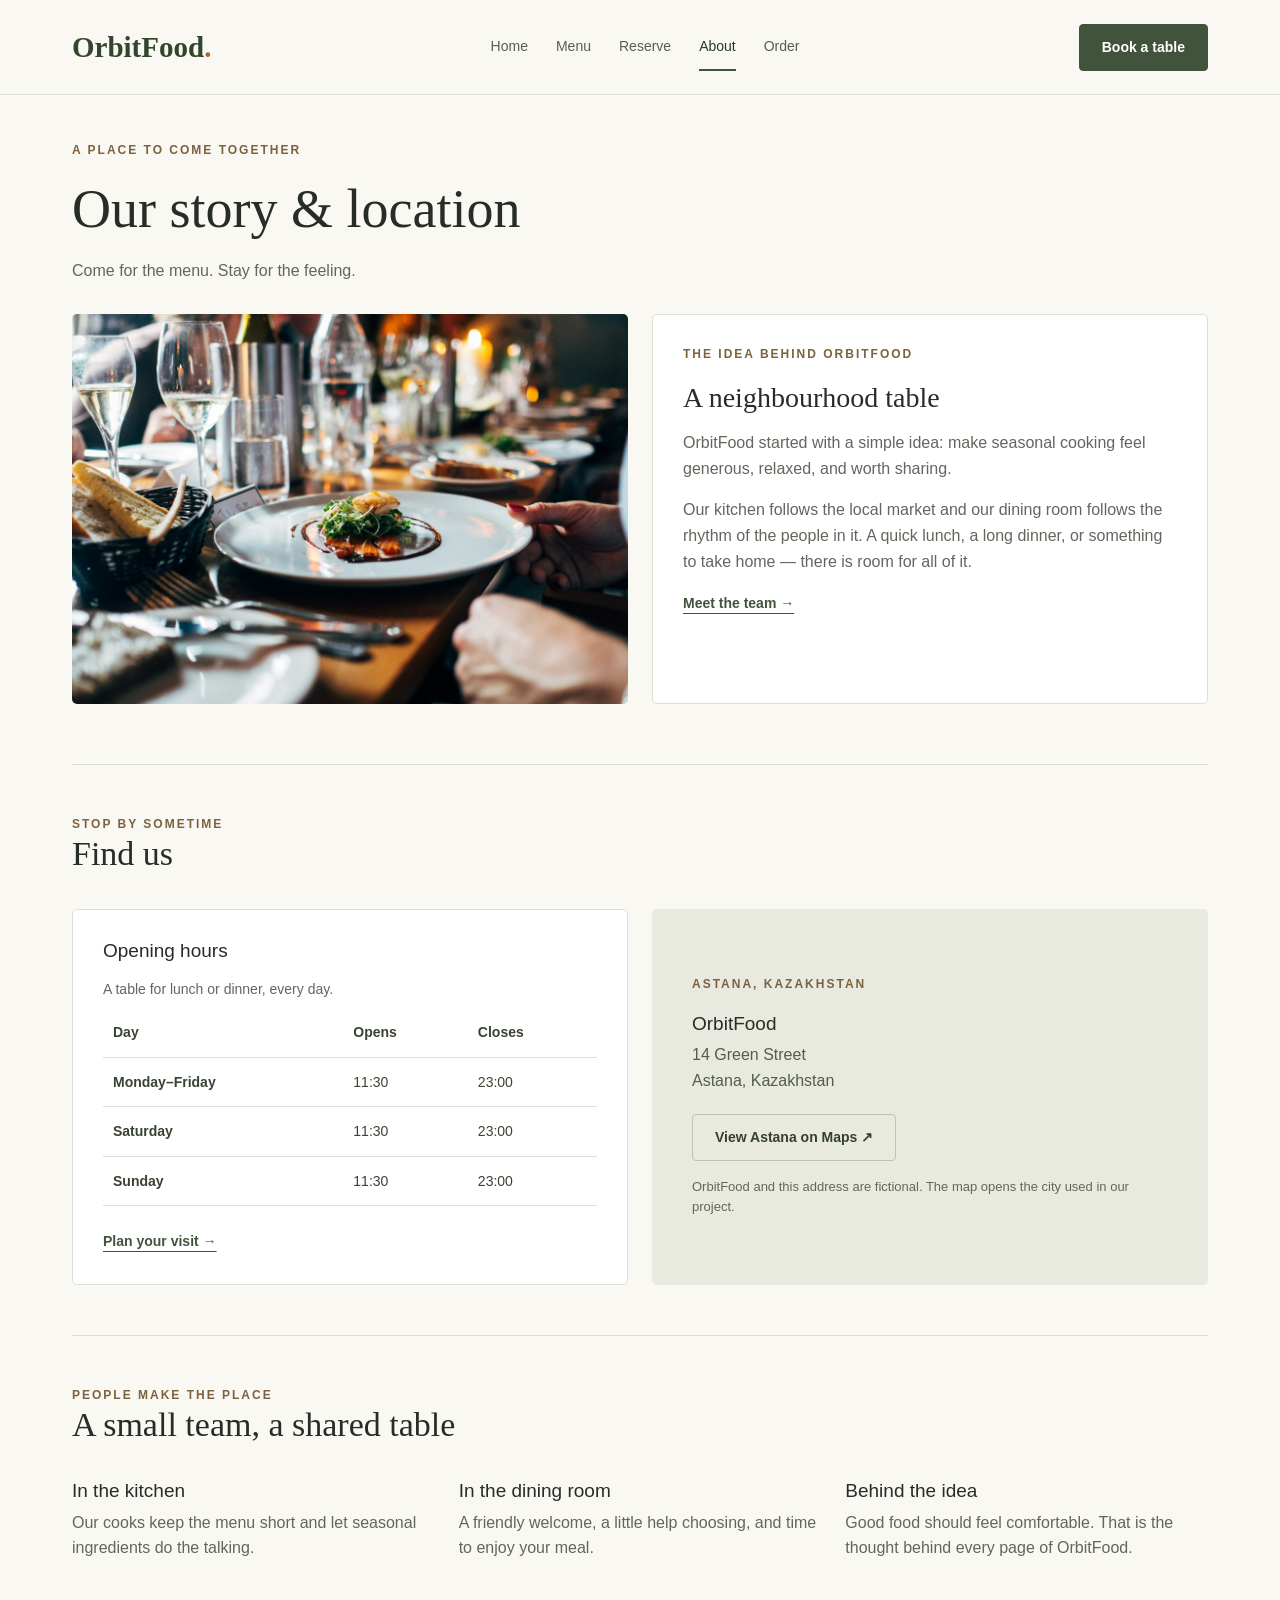
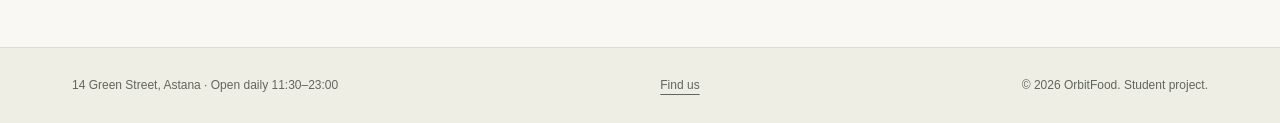
==== about.html @ df1f1b0f "Import OrbitFood endterm project and partner implementation plan" ====
<!DOCTYPE html>
<html lang="en">
<head>
    <meta charset="UTF-8">
    <meta name="viewport" content="width=device-width, initial-scale=1.0">
    <meta name="description" content="Our story and location at OrbitFood, a seasonal restaurant website made for the Web Technologies I midterm.">
    <title>Our story and location | OrbitFood</title>
    <link rel="stylesheet" href="bootstrap/bootstrap.css">
    <link rel="stylesheet" href="css/style.css">
</head>
<body>
    <a class="skip-link" href="#main">Skip to content</a>
    <header class="header">
        <nav class="container navigation" aria-label="Main navigation">
            <a class="logo" href="index.html">OrbitFood<span>.</span></a>
            <ul class="nav-list">
                <li><a href="index.html">Home</a></li>
                <li><a href="menu.html">Menu</a></li>
                <li><a href="reservation.html">Reserve</a></li>
                <li><a href="about.html" class="active" aria-current="page">About</a></li>
                <li><a href="order.html">Order</a></li>
            </ul>
            <a class="btn btn-dark" href="reservation.html">Book a table</a>
        </nav>
    </header>

    <main id="main">
        <div class="container">
            <header class="page-top">
                <p class="eyebrow">A place to come together</p>
                <h1>Our story &amp; location</h1>
                <p>Come for the menu. Stay for the feeling.</p>
            </header>
            <section class="page-content row g-4 align-items-stretch" aria-labelledby="story-title">
                <div class="col-md-6">
                    <img class="page-photo" src="images/table.jpg" alt="An inviting restaurant table set for dinner" width="700" height="500">
                </div>
                <div class="col-md-6">
                    <div class="panel">
                        <p class="eyebrow">The idea behind OrbitFood</p>
                        <h2 id="story-title">A neighbourhood table</h2>
                        <p>OrbitFood started with a simple idea: make seasonal cooking feel generous, relaxed, and worth sharing.</p>
                        <p>Our kitchen follows the local market and our dining room follows the rhythm of the people in it. A quick lunch, a long dinner, or something to take home &mdash; there is room for all of it.</p>
                        <a class="text-link" href="#team">Meet the team &rarr;</a>
                    </div>
                </div>
            </section>
            <section class="section" id="location">
                <div class="section-head">
                    <div>
                        <p class="eyebrow">Stop by sometime</p>
                        <h2>Find us</h2>
                    </div>
                </div>
                <div class="row g-4">
                    <div class="col-md-6">
                        <div class="panel">
                            <h3 class="mb-3">Opening hours</h3>
                            <div class="table-responsive">
                                <table class="table hours">
                                    <caption>A table for lunch or dinner, every day.</caption>
                                    <thead>
                                        <tr>
                                            <th scope="col">Day</th>
                                            <th scope="col">Opens</th>
                                            <th scope="col">Closes</th>
                                        </tr>
                                    </thead>
                                    <tbody>
                                        <tr>
                                            <th scope="row">Monday&ndash;Friday</th>
                                            <td>11:30</td>
                                            <td>23:00</td>
                                        </tr>
                                        <tr>
                                            <th scope="row">Saturday</th>
                                            <td>11:30</td>
                                            <td>23:00</td>
                                        </tr>
                                        <tr>
                                            <th scope="row">Sunday</th>
                                            <td>11:30</td>
                                            <td>23:00</td>
                                        </tr>
                                    </tbody>
                                </table>
                            </div>
                            <a class="text-link d-inline-block mt-4" href="reservation.html">Plan your visit &rarr;</a>
                        </div>
                    </div>
                    <div class="col-md-6">
                        <div class="location">
                            <p class="eyebrow">Astana, Kazakhstan</p>
                            <h3>OrbitFood</h3>
                            <address>14 Green Street<br>Astana, Kazakhstan</address>
                            <a class="btn btn-outline-dark" href="https://www.google.com/maps/search/?api=1&amp;query=Astana%2C%20Kazakhstan" target="_blank" rel="noopener noreferrer">View Astana on Maps &nearr;</a>
                            <p class="small-note">OrbitFood and this address are fictional. The map opens the city used in our project.</p>
                        </div>
                    </div>
                </div>
            </section>
            <section class="section" id="team">
                <div class="section-head">
                    <div>
                        <p class="eyebrow">People make the place</p>
                        <h2>A small team, a shared table</h2>
                    </div>
                </div>
                <div class="row g-4">
                    <div class="col-md-4">
                        <h3>In the kitchen</h3>
                        <p>Our cooks keep the menu short and let seasonal ingredients do the talking.</p>
                    </div>
                    <div class="col-md-4">
                        <h3>In the dining room</h3>
                        <p>A friendly welcome, a little help choosing, and time to enjoy your meal.</p>
                    </div>
                    <div class="col-md-4">
                        <h3>Behind the idea</h3>
                        <p>Good food should feel comfortable. That is the thought behind every page of OrbitFood.</p>
                    </div>
                </div>
            </section>
        </div>
    </main>

    <footer class="footer">
        <div class="container footer-content">
            <p>14 Green Street, Astana <span aria-hidden="true">&middot;</span> Open daily 11:30&ndash;23:00</p>
            <a href="about.html#location">Find us</a>
            <p>&copy; 2026 OrbitFood. Student project.</p>
        </div>
    </footer>
</body>
</html>
---- css/style.css ----
* {
    box-sizing: border-box;
}

html {
    scroll-behavior: smooth;
}

body {
    display: flex;
    flex-direction: column;
    min-height: 100vh;
    margin: 0;
    background-color: #faf8f3;
    color: #272d26;
    font-family: Arial, sans-serif;
    font-size: 16px;
    line-height: 1.6;
}

main {
    flex: 1;
}

img {
    display: block;
    max-width: 100%;
}

a {
    color: #42533b;
    text-underline-offset: 5px;
}

a:hover {
    color: #24331e;
}

a:focus-visible,
button:focus-visible,
input:focus-visible,
select:focus-visible,
textarea:focus-visible {
    outline: 3px solid #986737;
    outline-offset: 4px;
}

h1,
h2,
h3 {
    color: #272d26;
    line-height: 1.15;
}

h1,
h2 {
    font-family: Georgia, serif;
    font-weight: normal;
}

h1 {
    margin-bottom: 18px;
    font-size: 54px;
}

h2 {
    margin-bottom: 16px;
    font-size: 34px;
}

h3 {
    font-size: 19px;
}

p {
    color: #62675d;
}

.container {
    max-width: 1160px;
}

.header {
    border-bottom: 1px solid #dcded2;
    background-color: #faf8f3;
}

.navigation {
    display: flex;
    align-items: center;
    justify-content: space-between;
    gap: 24px;
    min-height: 94px;
}

.logo {
    color: #33452d;
    font-family: Georgia, serif;
    font-size: 29px;
    font-weight: bold;
    text-decoration: none;
}

.logo span {
    color: #a3693d;
}

.nav-list {
    display: flex;
    flex-wrap: wrap;
    justify-content: center;
    gap: 28px;
    margin: 0;
    padding: 0;
    list-style: none;
}

.nav-list a {
    display: block;
    padding: 12px 0;
    border-bottom: 2px solid transparent;
    color: #575d52;
    font-size: 14px;
    text-decoration: none;
}

.nav-list a:hover,
.nav-list a.active {
    border-bottom-color: #42533b;
    color: #273922;
}

.btn {
    padding: 12px 22px;
    border-radius: 4px;
    font-size: 14px;
    font-weight: bold;
}

.btn-dark {
    border-color: #42533b;
    background-color: #42533b;
    color: #ffffff;
}

.btn-dark:hover,
.btn-dark:focus-visible {
    border-color: #2b3926;
    background-color: #2b3926;
    color: #ffffff;
}

.btn-outline-dark {
    border-color: #bdc2b3;
    color: #34402d;
}

.btn-outline-dark:hover {
    border-color: #42533b;
    background-color: #42533b;
    color: #ffffff;
}

.hero {
    padding: 64px 0 56px;
}

.eyebrow {
    margin-bottom: 18px;
    color: #7c623e;
    font-size: 12px;
    font-weight: bold;
    letter-spacing: 2px;
    text-transform: uppercase;
}

#home-title {
    max-width: 480px;
    font-size: 68px;
    line-height: 1.04;
}

.intro {
    max-width: 440px;
    font-size: 18px;
}

.hero-note {
    max-width: 430px;
    margin-top: 28px;
    padding-top: 24px;
    border-top: 1px solid #dcded2;
}

.hero-note h2 {
    font-family: Arial, sans-serif;
    font-size: 18px;
    font-weight: bold;
}

.buttons {
    display: flex;
    flex-wrap: wrap;
    gap: 12px;
    margin-top: 22px;
}

.hero-photo {
    position: relative;
    margin: 0;
}

.hero-photo img {
    width: 100%;
    height: 470px;
    border-radius: 6px;
    object-fit: cover;
}

.photo-label {
    position: absolute;
    right: 20px;
    bottom: 20px;
    left: 20px;
    padding: 13px 18px;
    border-radius: 3px;
    background-color: #faf8f3;
    color: #3e4a35;
    font-size: 13px;
}

.section {
    padding: 50px 0;
    border-top: 1px solid #dcded2;
}

.section-head {
    display: flex;
    align-items: flex-end;
    justify-content: space-between;
    gap: 24px;
    margin-bottom: 28px;
}

.section-head h2 {
    margin-bottom: 8px;
}

.section-head p {
    margin-bottom: 0;
}

.text-link {
    font-size: 14px;
    font-weight: bold;
}

.food-grid {
    display: grid;
    grid-template-columns: repeat(3, 1fr);
    gap: 24px;
}

.food-card {
    overflow: hidden;
    border: 1px solid #dedfd5;
    border-radius: 5px;
    background-color: #ffffff;
}

.food-card img {
    width: 100%;
    height: 215px;
    object-fit: cover;
}

.food-info {
    padding: 22px;
}

.food-info h3 {
    margin-bottom: 10px;
}

.food-info h3 a {
    color: inherit;
    text-decoration: none;
}

.food-info h3 a:hover {
    text-decoration: underline;
}

.food-info p {
    margin-bottom: 18px;
    font-size: 14px;
}

.food-bottom {
    display: flex;
    align-items: center;
    justify-content: space-between;
    gap: 12px;
}

.price {
    color: #42533b;
    font-size: 18px;
    font-weight: bold;
}

.page-top {
    padding: 46px 0 30px;
}

.page-top p:last-child {
    margin-bottom: 0;
}

.page-content {
    padding-bottom: 60px;
}

.panel {
    height: 100%;
    padding: 30px;
    border: 1px solid #dedfd5;
    border-radius: 5px;
    background-color: #ffffff;
}

.panel h2 {
    font-size: 28px;
}

.side-panel {
    background-color: #eeeee4;
}

.side-panel h3 {
    margin-top: 26px;
    font-size: 16px;
}

.side-panel p,
.side-panel li {
    font-size: 14px;
}

.page-photo {
    width: 100%;
    height: 390px;
    border-radius: 5px;
    object-fit: cover;
}

.crumbs {
    display: flex;
    gap: 12px;
    margin: 0 0 22px;
    padding: 0;
    color: #676c61;
    font-size: 13px;
    list-style: none;
}

.tag {
    display: inline-block;
    margin: 0 6px 10px 0;
    padding: 4px 10px;
    border-radius: 3px;
    background-color: #eeeee4;
    color: #4e5945;
    font-size: 12px;
}

.details-list {
    padding-left: 20px;
    color: #62675d;
}

.category-links {
    display: flex;
    flex-wrap: wrap;
    gap: 10px;
    margin: 22px 0 30px;
}

.menu-section {
    margin-bottom: 44px;
    scroll-margin-top: 24px;
}

.menu-section h2 {
    margin-bottom: 22px;
}

.menu-section .food-grid {
    grid-template-columns: 1fr;
}

.menu-section .food-card {
    display: grid;
    grid-template-columns: 230px 1fr;
}

.menu-section .food-card img {
    height: 210px;
}

img[src="images/toast.jpg"] {
    object-position: center 75%;
}

.form-label {
    margin-bottom: 8px;
    color: #394333;
    font-size: 14px;
    font-weight: bold;
}

.form-control,
.form-select {
    min-height: 47px;
    border-color: #c9cebf;
    border-radius: 3px;
    background-color: #fcfcf8;
    color: #394333;
    font-size: 15px;
}

.form-control:focus,
.form-select:focus {
    border-color: #42533b;
    background-color: #ffffff;
    box-shadow: none;
}

textarea.form-control {
    min-height: 100px;
}

.small-note {
    margin-top: 16px;
    margin-bottom: 0;
    font-size: 13px;
}

.hours {
    margin-bottom: 0;
    font-size: 14px;
}

.hours caption {
    padding-top: 0;
    caption-side: top;
    color: #62675d;
}

.hours th,
.hours td {
    padding: 13px 10px;
    border-color: #dedfd5;
    background-color: transparent;
    color: #394333;
}

.location {
    display: flex;
    flex-direction: column;
    justify-content: center;
    height: 100%;
    padding: 40px;
    border-radius: 5px;
    background-color: #e8eadf;
}

.location address {
    margin-bottom: 20px;
    color: #525e47;
    font-style: normal;
}

.location .btn {
    align-self: flex-start;
}

.order-list {
    margin: 0;
    padding: 0;
    border: 0;
}

.order-list legend {
    margin-bottom: 20px;
    font-family: Georgia, serif;
    font-size: 28px;
}

.order-item {
    display: flex;
    align-items: center;
    gap: 18px;
    margin-bottom: 14px;
    padding: 16px;
    border: 1px solid #dedfd5;
    border-radius: 5px;
    background-color: #ffffff;
}

.order-item img {
    width: 88px;
    height: 88px;
    border-radius: 3px;
    object-fit: cover;
}

.order-item label {
    flex: 1;
    cursor: pointer;
}

.order-item strong,
.order-item small {
    display: block;
}

.order-item small {
    margin: 5px 0;
    color: #62675d;
}

.order-item input {
    width: 22px;
    height: 22px;
    accent-color: #42533b;
    cursor: pointer;
}

.order-item input:checked + label strong {
    color: #4b662f;
    text-decoration: underline;
    text-underline-offset: 4px;
}

.result {
    max-width: 700px;
    margin: 65px auto;
    padding: 45px;
    border: 1px solid #dedfd5;
    border-radius: 5px;
    background-color: #ffffff;
}

.result h1 {
    font-size: 42px;
}

.footer {
    margin-top: 20px;
    padding: 28px 0;
    border-top: 1px solid #dcded2;
    background-color: #eeeee4;
}

.footer-content {
    display: flex;
    flex-wrap: wrap;
    align-items: center;
    justify-content: space-between;
    gap: 15px;
}

.footer p,
.footer a {
    margin: 0;
    color: #62675d;
    font-size: 12px;
}

.skip-link {
    position: absolute;
    top: -70px;
    left: 12px;
    z-index: 10;
    padding: 12px 18px;
    background-color: #ffffff;
}

.skip-link:focus {
    top: 12px;
}

@media (max-width: 991px) {
    .navigation {
        gap: 16px;
    }

    .nav-list {
        gap: 18px;
    }

    #home-title {
        font-size: 54px;
    }

    .hero-photo img {
        height: 440px;
    }

    .food-grid {
        grid-template-columns: repeat(2, 1fr);
    }

    .page-photo {
        height: 360px;
    }
}

@media (max-width: 767px) {
    .navigation {
        flex-wrap: wrap;
        padding-top: 16px;
        padding-bottom: 12px;
    }

    .nav-list {
        order: 3;
        width: 100%;
        justify-content: space-between;
        gap: 10px;
    }

    .hero {
        padding-top: 35px;
    }

    h1,
    #home-title {
        font-size: 46px;
    }

    .hero-photo img {
        height: 340px;
    }

    .hero-note,
    .intro {
        max-width: none;
    }

    .section-head {
        align-items: flex-start;
        flex-direction: column;
        gap: 12px;
    }

    .food-grid {
        grid-template-columns: 1fr;
    }

    .food-card img {
        height: 260px;
    }

    .menu-section .food-card {
        grid-template-columns: 1fr;
    }

    .menu-section .food-card img {
        height: 240px;
    }

    .panel,
    .location,
    .result {
        padding: 24px;
    }

    .order-item {
        gap: 12px;
        padding: 12px;
    }

    .order-item img {
        width: 62px;
        height: 75px;
    }

    .order-item small {
        font-size: 12px;
    }

    .footer-content {
        flex-direction: column;
        align-items: flex-start;
    }
}

/* Endterm menu controls reuse the existing restaurant palette and grid. */
.menu-tools { height: auto; margin-bottom: 32px; }
.menu-actions { display: flex; flex-wrap: wrap; align-items: center; gap: 16px; }
.menu-actions label { color: #394333; }
.menu-actions input { accent-color: #42533b; }
.favorite-button { margin-top: 18px; }
.favorite-button[aria-pressed="true"] { background: #eeeee4; border-color: #42533b; }
#menu-results { padding-top: 8px; }
[hidden] { display: none !important; }
@media (max-width: 767px) {
    .menu-tools { padding: 20px; }
    .menu-actions { align-items: stretch; flex-direction: column; }
}
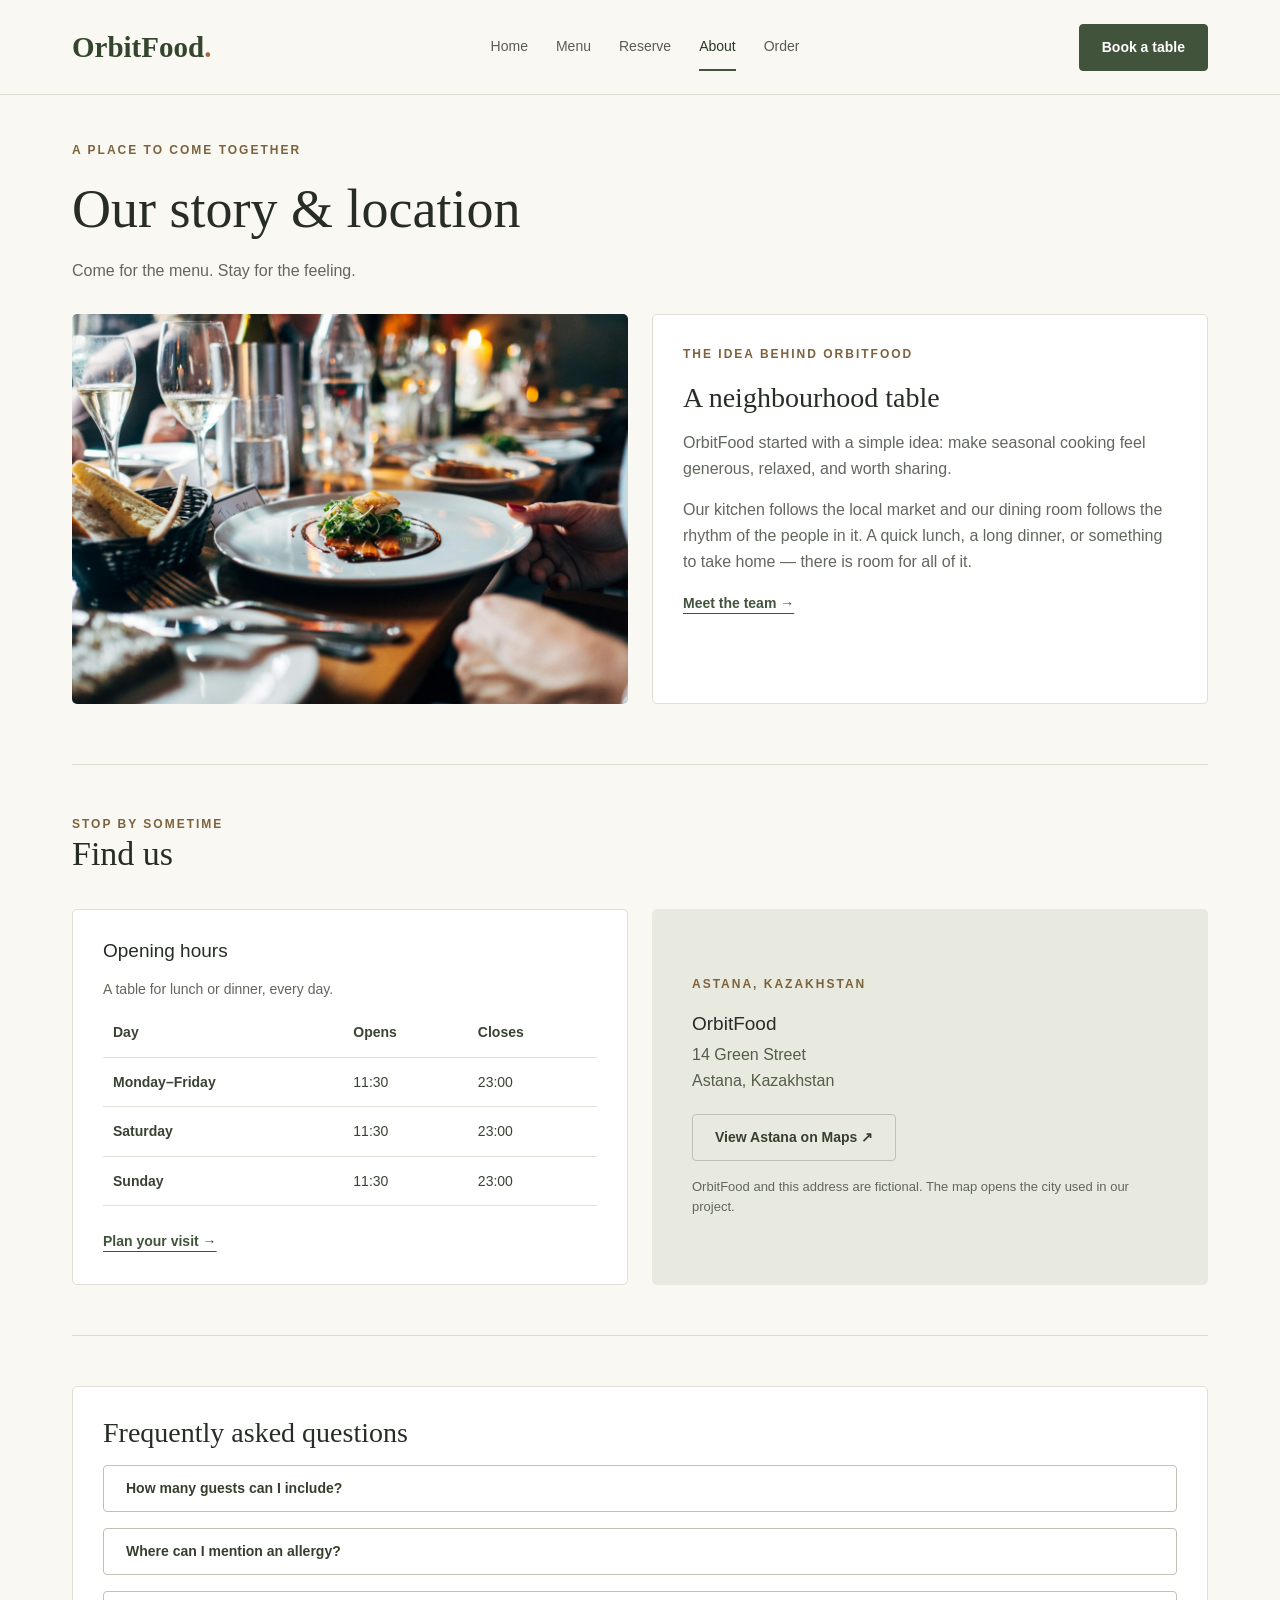
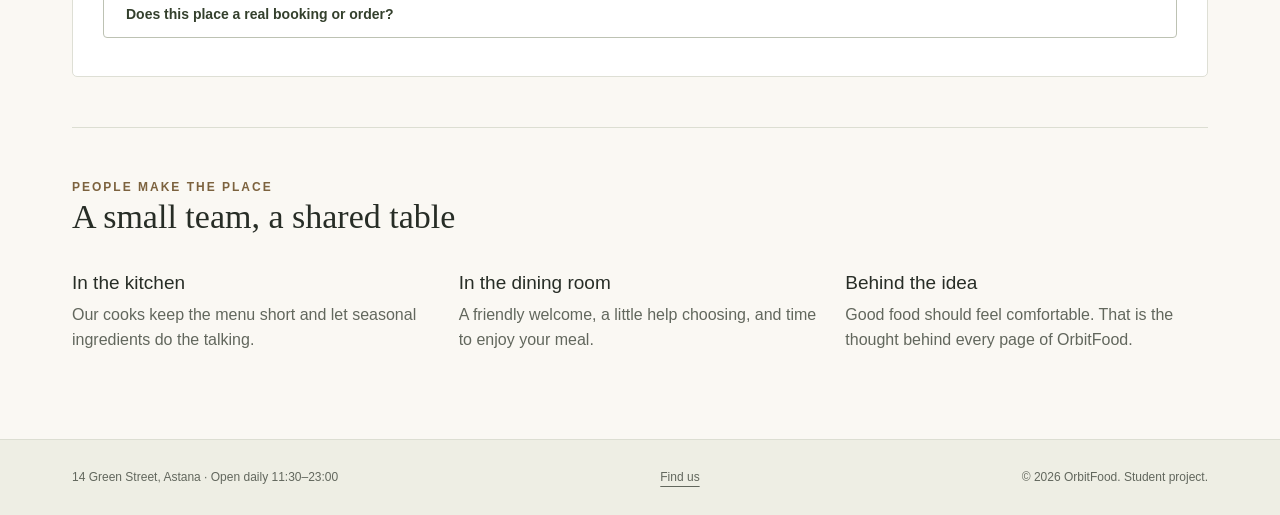
==== commit c57496c6: "Add jQuery FAQ and reservation help" ====
--- a/about.html
+++ b/about.html
@@ -7,6 +7,8 @@
     <title>Our story and location | OrbitFood</title>
     <link rel="stylesheet" href="bootstrap/bootstrap.css">
     <link rel="stylesheet" href="css/style.css">
+    <script src="jquery/jquery-3.7.1.min.js" defer></script>
+    <script src="js/enhancements.js" defer></script>
 </head>
 <body>
     <a class="skip-link" href="#main">Skip to content</a>
@@ -99,6 +101,29 @@
                     </div>
                 </div>
             </section>
+            <section class="section" aria-labelledby="faq-title">
+                <div class="panel">
+                    <h2 id="faq-title">Frequently asked questions</h2>
+                    <div class="faq-item mt-3">
+                        <h3 class="h5 mb-2">
+                            <button class="btn btn-outline-dark text-start w-100 faq-toggle" type="button" aria-controls="faq-groups" aria-expanded="true" disabled>How many guests can I include?</button>
+                        </h3>
+                        <p class="faq-answer mb-0" id="faq-groups">The reservation form accepts groups of 1 to 6 guests.</p>
+                    </div>
+                    <div class="faq-item mt-3">
+                        <h3 class="h5 mb-2">
+                            <button class="btn btn-outline-dark text-start w-100 faq-toggle" type="button" aria-controls="faq-allergies" aria-expanded="true" disabled>Where can I mention an allergy?</button>
+                        </h3>
+                        <p class="faq-answer mb-0" id="faq-allergies">Use the optional note on the reservation form for dietary needs.</p>
+                    </div>
+                    <div class="faq-item mt-3">
+                        <h3 class="h5 mb-2">
+                            <button class="btn btn-outline-dark text-start w-100 faq-toggle" type="button" aria-controls="faq-demo" aria-expanded="true" disabled>Does this place a real booking or order?</button>
+                        </h3>
+                        <p class="faq-answer mb-0" id="faq-demo">OrbitFood is a student demo. The forms validate sample details without sending a booking or order.</p>
+                    </div>
+                </div>
+            </section>
             <section class="section" id="team">
                 <div class="section-head">
                     <div>
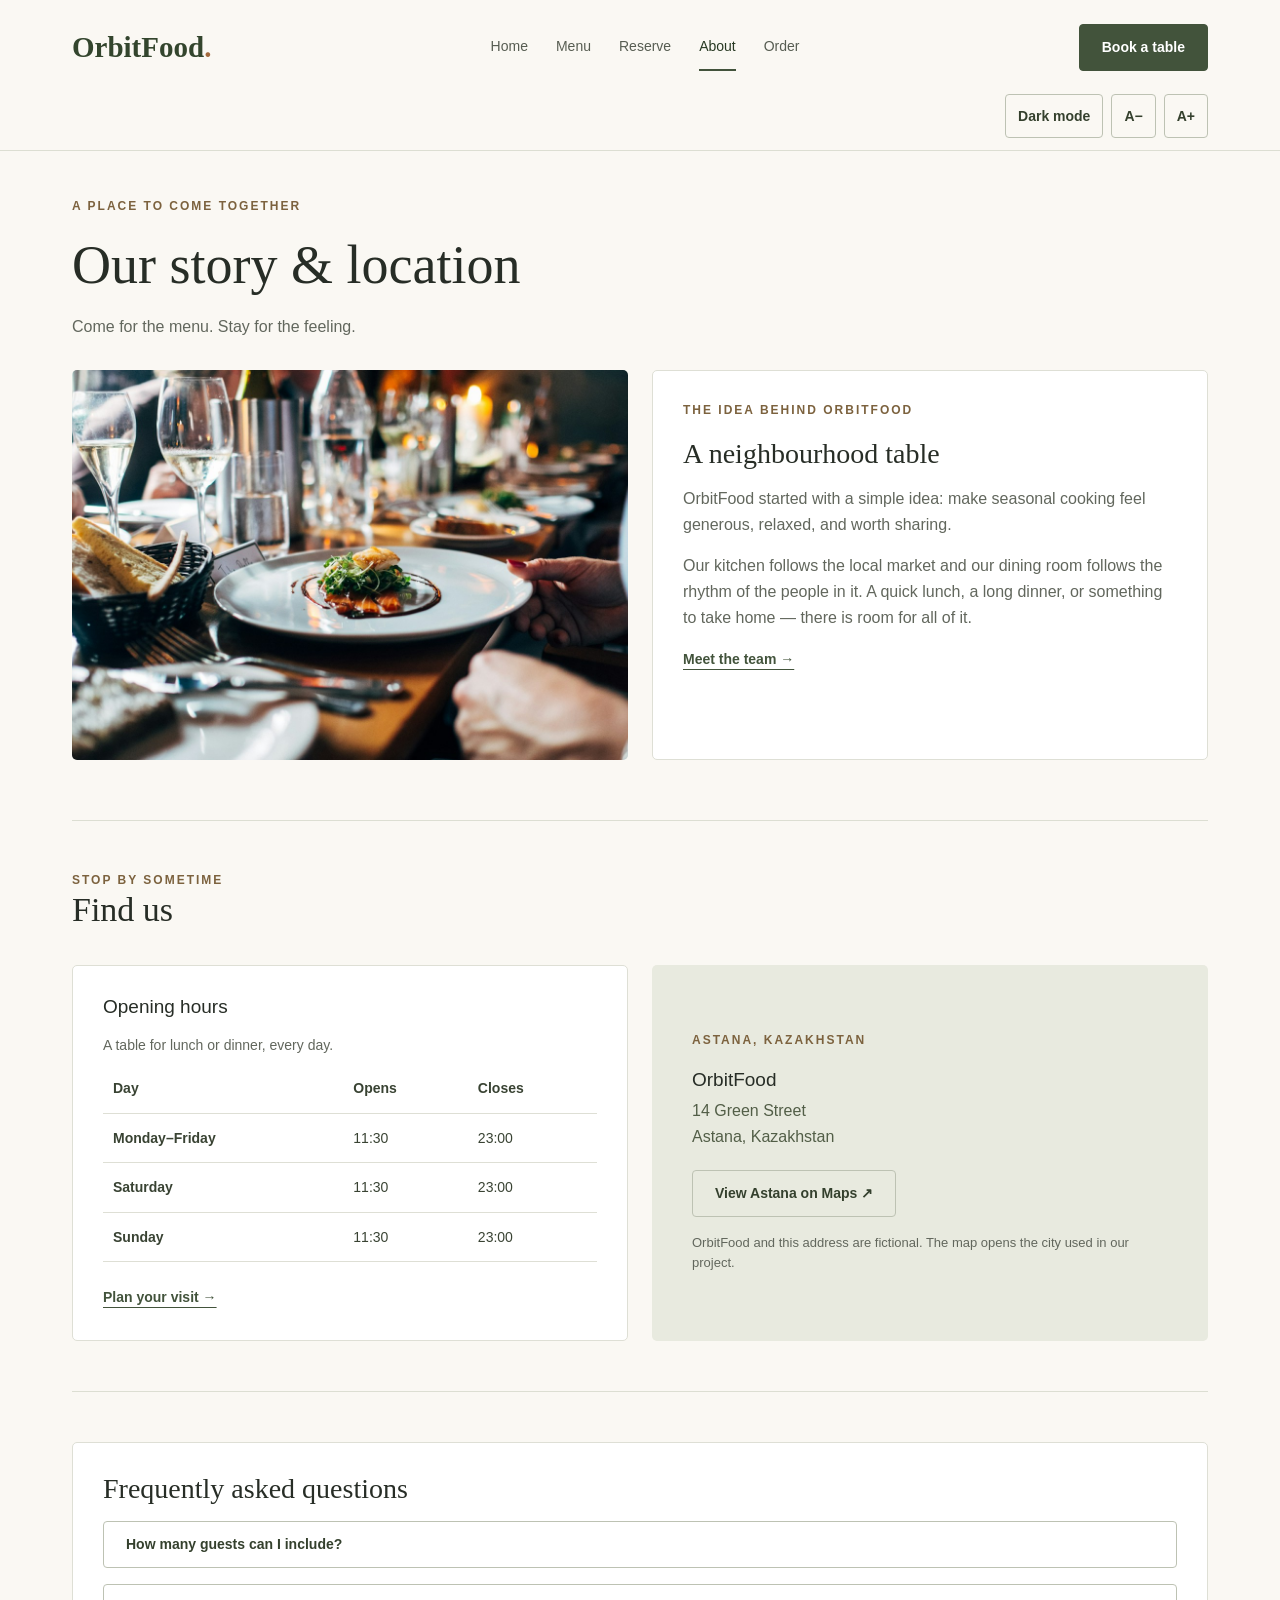
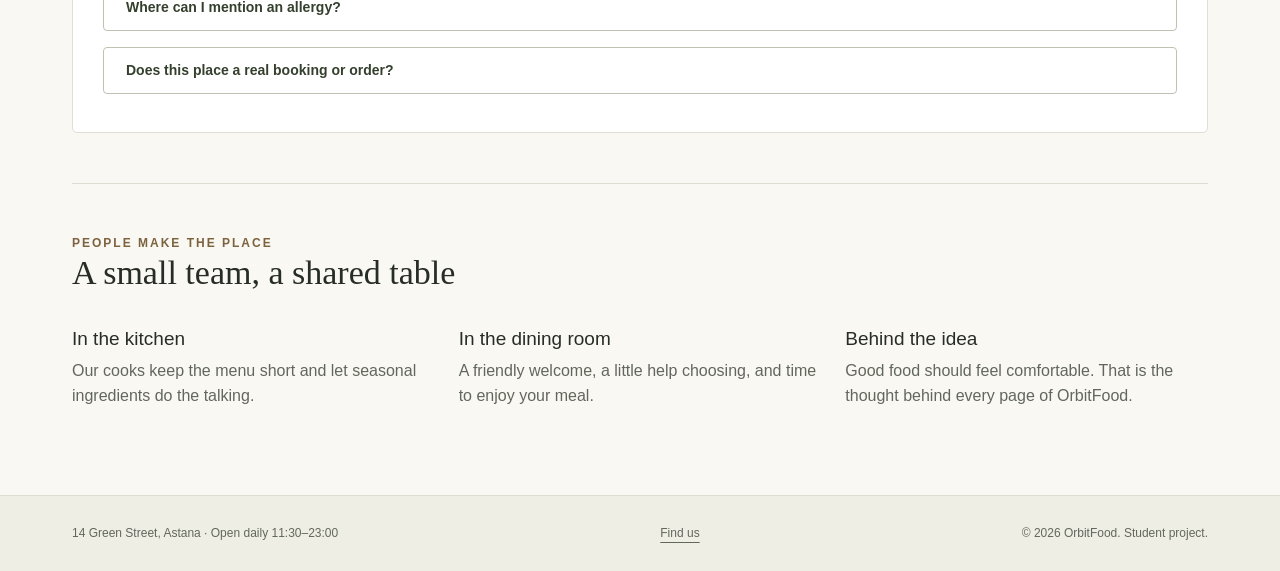
==== commit 469c7f9c: "Добавлены тёмная тема и настройка размера текста Переключатель темы и кнопки изменения размера текст" ====
--- a/about.html
+++ b/about.html
@@ -5,6 +5,8 @@
     <meta name="viewport" content="width=device-width, initial-scale=1.0">
     <meta name="description" content="Our story and location at OrbitFood, a seasonal restaurant website made for the Web Technologies I midterm.">
     <title>Our story and location | OrbitFood</title>
+    <script src="js/storage-service.js"></script>
+    <script src="js/preferences.js"></script>
     <link rel="stylesheet" href="bootstrap/bootstrap.css">
     <link rel="stylesheet" href="css/style.css">
     <script src="jquery/jquery-3.7.1.min.js" defer></script>
@@ -24,6 +26,12 @@
             </ul>
             <a class="btn btn-dark" href="reservation.html">Book a table</a>
         </nav>
+        <div class="container display-preferences" id="display-preferences" role="group" aria-label="Display preferences" hidden>
+            <button class="btn btn-outline-dark" id="theme-toggle" type="button" aria-pressed="false">Dark mode</button>
+            <button class="btn btn-outline-dark" id="font-decrease" type="button" aria-label="Decrease text size">A&minus;</button>
+            <button class="btn btn-outline-dark" id="font-increase" type="button" aria-label="Increase text size">A+</button>
+            <span class="visually-hidden" id="font-status" role="status"></span>
+        </div>
     </header>
 
     <main id="main">
--- a/css/style.css
+++ b/css/style.css
@@ -1,3 +1,67 @@
+:root {
+    --page-bg: #faf8f3;
+    --surface-bg: #ffffff;
+    --subtle-bg: #eeeee4;
+    --location-bg: #e8eadf;
+    --input-bg: #fcfcf8;
+    --ink: #272d26;
+    --muted-ink: #62675d;
+    --field-ink: #394333;
+    --link-ink: #42533b;
+    --link-hover: #24331e;
+    --logo-ink: #33452d;
+    --logo-accent: #a3693d;
+    --eyebrow-ink: #7c623e;
+    --nav-ink: #575d52;
+    --nav-active: #273922;
+    --outline-ink: #34402d;
+    --caption-ink: #3e4a35;
+    --crumb-ink: #676c61;
+    --tag-ink: #4e5945;
+    --address-ink: #525e47;
+    --selected-ink: #4b662f;
+    --divider: #dcded2;
+    --card-border: #dedfd5;
+    --field-border: #c9cebf;
+    --button-border: #bdc2b3;
+    --focus-ring: #986737;
+    --action-bg: #42533b;
+    --action-hover: #2b3926;
+    --action-ink: #ffffff;
+}
+
+:root[data-bs-theme="dark"] {
+    --page-bg: #191d19;
+    --surface-bg: #222922;
+    --subtle-bg: #2b342a;
+    --location-bg: #303c2d;
+    --input-bg: #1b211b;
+    --ink: #eff2e9;
+    --muted-ink: #c1cbb9;
+    --field-ink: #e0e8d9;
+    --link-ink: #b9d5a8;
+    --link-hover: #e1f3d4;
+    --logo-ink: #e1efda;
+    --logo-accent: #e7ad7b;
+    --eyebrow-ink: #e1ba8e;
+    --nav-ink: #c5cfbe;
+    --nav-active: #e1f3d4;
+    --outline-ink: #d9e8d0;
+    --caption-ink: #dbe6d4;
+    --crumb-ink: #c1cbb9;
+    --tag-ink: #c1cbb9;
+    --address-ink: #cbd8c3;
+    --selected-ink: #c3dea9;
+    --divider: #444f42;
+    --card-border: #444f42;
+    --field-border: #788570;
+    --button-border: #788570;
+    --focus-ring: #f3bb83;
+    --action-bg: #b9d5a8;
+    --action-hover: #d0e5c3;
+    --action-ink: #1b2816;
+}
+
 * {
     box-sizing: border-box;
 }
@@ -11,10 +75,10 @@
     flex-direction: column;
     min-height: 100vh;
     margin: 0;
-    background-color: #faf8f3;
-    color: #272d26;
+    background-color: var(--page-bg);
+    color: var(--ink);
     font-family: Arial, sans-serif;
-    font-size: 16px;
+    font-size: 1rem;
     line-height: 1.6;
 }
 
@@ -28,16 +92,17 @@
 }
 
 a {
-    color: #42533b;
+    color: var(--link-ink);
     text-underline-offset: 5px;
 }
 
 a:hover {
-    color: #24331e;
+    color: var(--link-hover);
 }
 
 a:focus-visible,
 button:focus-visible,
+.btn:focus-visible,
 input:focus-visible,
 select:focus-visible,
 textarea:focus-visible {
@@ -48,7 +113,7 @@
 h1,
 h2,
 h3 {
-    color: #272d26;
+    color: var(--ink);
     line-height: 1.15;
 }
 
@@ -60,20 +125,20 @@
 
 h1 {
     margin-bottom: 18px;
-    font-size: 54px;
+    font-size: 3.375rem;
 }
 
 h2 {
     margin-bottom: 16px;
-    font-size: 34px;
+    font-size: 2.125rem;
 }
 
 h3 {
-    font-size: 19px;
+    font-size: 1.1875rem;
 }
 
 p {
-    color: #62675d;
+    color: var(--muted-ink);
 }
 
 .container {
@@ -82,7 +147,7 @@
 
 .header {
     border-bottom: 1px solid #dcded2;
-    background-color: #faf8f3;
+    background-color: var(--page-bg);
 }
 
 .navigation {
@@ -93,16 +158,51 @@
     min-height: 94px;
 }
 
+.display-preferences {
+    display: flex;
+    flex-wrap: wrap;
+    justify-content: flex-end;
+    gap: 8px;
+    padding-bottom: 12px;
+}
+
+.display-preferences .btn {
+    min-width: 44px;
+    min-height: 44px;
+    padding: 6px 12px;
+}
+
+.display-preferences [aria-disabled="true"] {
+    opacity: .65;
+    cursor: default;
+}
+
+.display-preferences [aria-pressed="true"] {
+    background-color: var(--action-bg);
+    border-color: var(--action-bg);
+    color: var(--action-ink);
+}
+
+:root[data-bs-theme="dark"] .text-danger {
+    --bs-danger-rgb: 255, 172, 172;
+}
+
+.recipe-open {
+    --bs-btn-color: var(--link-ink);
+    --bs-btn-hover-color: var(--link-hover);
+    --bs-btn-active-color: var(--link-hover);
+}
+
 .logo {
-    color: #33452d;
+    color: var(--logo-ink);
     font-family: Georgia, serif;
-    font-size: 29px;
+    font-size: 1.8125rem;
     font-weight: bold;
     text-decoration: none;
 }
 
 .logo span {
-    color: #a3693d;
+    color: var(--logo-accent);
 }
 
 .nav-list {
@@ -119,46 +219,49 @@
     display: block;
     padding: 12px 0;
     border-bottom: 2px solid transparent;
-    color: #575d52;
-    font-size: 14px;
+    color: var(--nav-ink);
+    font-size: 0.875rem;
     text-decoration: none;
 }
 
 .nav-list a:hover,
 .nav-list a.active {
-    border-bottom-color: #42533b;
-    color: #273922;
+    border-bottom-color: var(--link-ink);
+    color: var(--nav-active);
 }
 
 .btn {
     padding: 12px 22px;
     border-radius: 4px;
-    font-size: 14px;
+    font-size: 0.875rem;
     font-weight: bold;
 }
 
 .btn-dark {
-    border-color: #42533b;
-    background-color: #42533b;
-    color: #ffffff;
+    border-color: var(--action-bg);
+    background-color: var(--action-bg);
+    color: var(--action-ink);
 }
 
 .btn-dark:hover,
-.btn-dark:focus-visible {
-    border-color: #2b3926;
-    background-color: #2b3926;
-    color: #ffffff;
+.btn-dark:focus-visible,
+.btn-dark:active {
+    border-color: var(--action-hover);
+    background-color: var(--action-hover);
+    color: var(--action-ink);
 }
 
 .btn-outline-dark {
-    border-color: #bdc2b3;
-    color: #34402d;
-}
-
-.btn-outline-dark:hover {
-    border-color: #42533b;
-    background-color: #42533b;
-    color: #ffffff;
+    border-color: var(--button-border);
+    color: var(--outline-ink);
+}
+
+.btn-outline-dark:hover,
+.btn-outline-dark:active,
+.btn-outline-dark.active {
+    border-color: var(--action-bg);
+    background-color: var(--action-bg);
+    color: var(--action-ink);
 }
 
 .hero {
@@ -167,8 +270,8 @@
 
 .eyebrow {
     margin-bottom: 18px;
-    color: #7c623e;
-    font-size: 12px;
+    color: var(--eyebrow-ink);
+    font-size: 0.75rem;
     font-weight: bold;
     letter-spacing: 2px;
     text-transform: uppercase;
@@ -176,13 +279,13 @@
 
 #home-title {
     max-width: 480px;
-    font-size: 68px;
+    font-size: 4.25rem;
     line-height: 1.04;
 }
 
 .intro {
     max-width: 440px;
-    font-size: 18px;
+    font-size: 1.125rem;
 }
 
 .hero-note {
@@ -194,7 +297,7 @@
 
 .hero-note h2 {
     font-family: Arial, sans-serif;
-    font-size: 18px;
+    font-size: 1.125rem;
     font-weight: bold;
 }
 
@@ -224,9 +327,9 @@
     left: 20px;
     padding: 13px 18px;
     border-radius: 3px;
-    background-color: #faf8f3;
-    color: #3e4a35;
-    font-size: 13px;
+    background-color: var(--page-bg);
+    color: var(--caption-ink);
+    font-size: 0.8125rem;
 }
 
 .section {
@@ -251,21 +354,25 @@
 }
 
 .text-link {
-    font-size: 14px;
+    font-size: 0.875rem;
     font-weight: bold;
 }
 
 .food-grid {
     display: grid;
-    grid-template-columns: repeat(3, 1fr);
+    grid-template-columns: repeat(3, minmax(0, 1fr));
     gap: 24px;
+}
+
+.recipe-instructions {
+    white-space: pre-line;
 }
 
 .food-card {
     overflow: hidden;
     border: 1px solid #dedfd5;
     border-radius: 5px;
-    background-color: #ffffff;
+    background-color: var(--surface-bg);
 }
 
 .food-card img {
@@ -293,7 +400,7 @@
 
 .food-info p {
     margin-bottom: 18px;
-    font-size: 14px;
+    font-size: 0.875rem;
 }
 
 .food-bottom {
@@ -304,8 +411,8 @@
 }
 
 .price {
-    color: #42533b;
-    font-size: 18px;
+    color: var(--link-ink);
+    font-size: 1.125rem;
     font-weight: bold;
 }
 
@@ -326,25 +433,25 @@
     padding: 30px;
     border: 1px solid #dedfd5;
     border-radius: 5px;
-    background-color: #ffffff;
+    background-color: var(--surface-bg);
 }
 
 .panel h2 {
-    font-size: 28px;
+    font-size: 1.75rem;
 }
 
 .side-panel {
-    background-color: #eeeee4;
+    background-color: var(--subtle-bg);
 }
 
 .side-panel h3 {
     margin-top: 26px;
-    font-size: 16px;
+    font-size: 1rem;
 }
 
 .side-panel p,
 .side-panel li {
-    font-size: 14px;
+    font-size: 0.875rem;
 }
 
 .page-photo {
@@ -359,8 +466,8 @@
     gap: 12px;
     margin: 0 0 22px;
     padding: 0;
-    color: #676c61;
-    font-size: 13px;
+    color: var(--crumb-ink);
+    font-size: 0.8125rem;
     list-style: none;
 }
 
@@ -369,14 +476,14 @@
     margin: 0 6px 10px 0;
     padding: 4px 10px;
     border-radius: 3px;
-    background-color: #eeeee4;
-    color: #4e5945;
-    font-size: 12px;
+    background-color: var(--subtle-bg);
+    color: var(--tag-ink);
+    font-size: 0.75rem;
 }
 
 .details-list {
     padding-left: 20px;
-    color: #62675d;
+    color: var(--muted-ink);
 }
 
 .category-links {
@@ -414,25 +521,26 @@
 
 .form-label {
     margin-bottom: 8px;
-    color: #394333;
-    font-size: 14px;
+    color: var(--field-ink);
+    font-size: 0.875rem;
     font-weight: bold;
 }
 
 .form-control,
 .form-select {
     min-height: 47px;
-    border-color: #c9cebf;
+    border-color: var(--field-border);
     border-radius: 3px;
-    background-color: #fcfcf8;
-    color: #394333;
-    font-size: 15px;
+    background-color: var(--input-bg);
+    color: var(--field-ink);
+    font-size: 0.9375rem;
 }
 
 .form-control:focus,
 .form-select:focus {
-    border-color: #42533b;
-    background-color: #ffffff;
+    border-color: var(--action-bg);
+    background-color: var(--surface-bg);
+    color: var(--field-ink);
     box-shadow: none;
 }
 
@@ -443,26 +551,26 @@
 .small-note {
     margin-top: 16px;
     margin-bottom: 0;
-    font-size: 13px;
+    font-size: 0.8125rem;
 }
 
 .hours {
     margin-bottom: 0;
-    font-size: 14px;
+    font-size: 0.875rem;
 }
 
 .hours caption {
     padding-top: 0;
     caption-side: top;
-    color: #62675d;
+    color: var(--muted-ink);
 }
 
 .hours th,
 .hours td {
     padding: 13px 10px;
-    border-color: #dedfd5;
+    border-color: var(--card-border);
     background-color: transparent;
-    color: #394333;
+    color: var(--field-ink);
 }
 
 .location {
@@ -472,12 +580,12 @@
     height: 100%;
     padding: 40px;
     border-radius: 5px;
-    background-color: #e8eadf;
+    background-color: var(--location-bg);
 }
 
 .location address {
     margin-bottom: 20px;
-    color: #525e47;
+    color: var(--address-ink);
     font-style: normal;
 }
 
@@ -494,7 +602,7 @@
 .order-list legend {
     margin-bottom: 20px;
     font-family: Georgia, serif;
-    font-size: 28px;
+    font-size: 1.75rem;
 }
 
 .order-item {
@@ -505,7 +613,7 @@
     padding: 16px;
     border: 1px solid #dedfd5;
     border-radius: 5px;
-    background-color: #ffffff;
+    background-color: var(--surface-bg);
 }
 
 .order-item img {
@@ -527,18 +635,18 @@
 
 .order-item small {
     margin: 5px 0;
-    color: #62675d;
+    color: var(--muted-ink);
 }
 
 .order-item input {
     width: 22px;
     height: 22px;
-    accent-color: #42533b;
+    accent-color: var(--action-bg);
     cursor: pointer;
 }
 
 .order-item input:checked + label strong {
-    color: #4b662f;
+    color: var(--selected-ink);
     text-decoration: underline;
     text-underline-offset: 4px;
 }
@@ -549,18 +657,18 @@
     padding: 45px;
     border: 1px solid #dedfd5;
     border-radius: 5px;
-    background-color: #ffffff;
+    background-color: var(--surface-bg);
 }
 
 .result h1 {
-    font-size: 42px;
+    font-size: 2.625rem;
 }
 
 .footer {
     margin-top: 20px;
     padding: 28px 0;
     border-top: 1px solid #dcded2;
-    background-color: #eeeee4;
+    background-color: var(--subtle-bg);
 }
 
 .footer-content {
@@ -574,8 +682,8 @@
 .footer p,
 .footer a {
     margin: 0;
-    color: #62675d;
-    font-size: 12px;
+    color: var(--muted-ink);
+    font-size: 0.75rem;
 }
 
 .skip-link {
@@ -584,7 +692,7 @@
     left: 12px;
     z-index: 10;
     padding: 12px 18px;
-    background-color: #ffffff;
+    background-color: var(--surface-bg);
 }
 
 .skip-link:focus {
@@ -601,7 +709,7 @@
     }
 
     #home-title {
-        font-size: 54px;
+        font-size: 3.375rem;
     }
 
     .hero-photo img {
@@ -609,7 +717,7 @@
     }
 
     .food-grid {
-        grid-template-columns: repeat(2, 1fr);
+        grid-template-columns: repeat(2, minmax(0, 1fr));
     }
 
     .page-photo {
@@ -625,7 +733,6 @@
     }
 
     .nav-list {
-        order: 3;
         width: 100%;
         justify-content: space-between;
         gap: 10px;
@@ -637,7 +744,7 @@
 
     h1,
     #home-title {
-        font-size: 46px;
+        font-size: 2.875rem;
     }
 
     .hero-photo img {
@@ -688,7 +795,7 @@
     }
 
     .order-item small {
-        font-size: 12px;
+        font-size: 0.75rem;
     }
 
     .footer-content {
@@ -700,12 +807,15 @@
 /* Endterm menu controls reuse the existing restaurant palette and grid. */
 .menu-tools { height: auto; margin-bottom: 32px; }
 .menu-actions { display: flex; flex-wrap: wrap; align-items: center; gap: 16px; }
-.menu-actions label { color: #394333; }
-.menu-actions input { accent-color: #42533b; }
+.menu-actions label { color: var(--field-ink); }
+.menu-actions input { accent-color: var(--action-bg); }
 .favorite-button { margin-top: 18px; }
-.favorite-button[aria-pressed="true"] { background: #eeeee4; border-color: #42533b; }
+.favorite-button[aria-pressed="true"] { background: var(--subtle-bg); border-color: var(--action-bg); }
 #menu-results { padding-top: 8px; }
 [hidden] { display: none !important; }
+.demo-fallback:not(:target) {
+    display: none;
+}
 @media (max-width: 767px) {
     .menu-tools { padding: 20px; }
     .menu-actions { align-items: stretch; flex-direction: column; }
